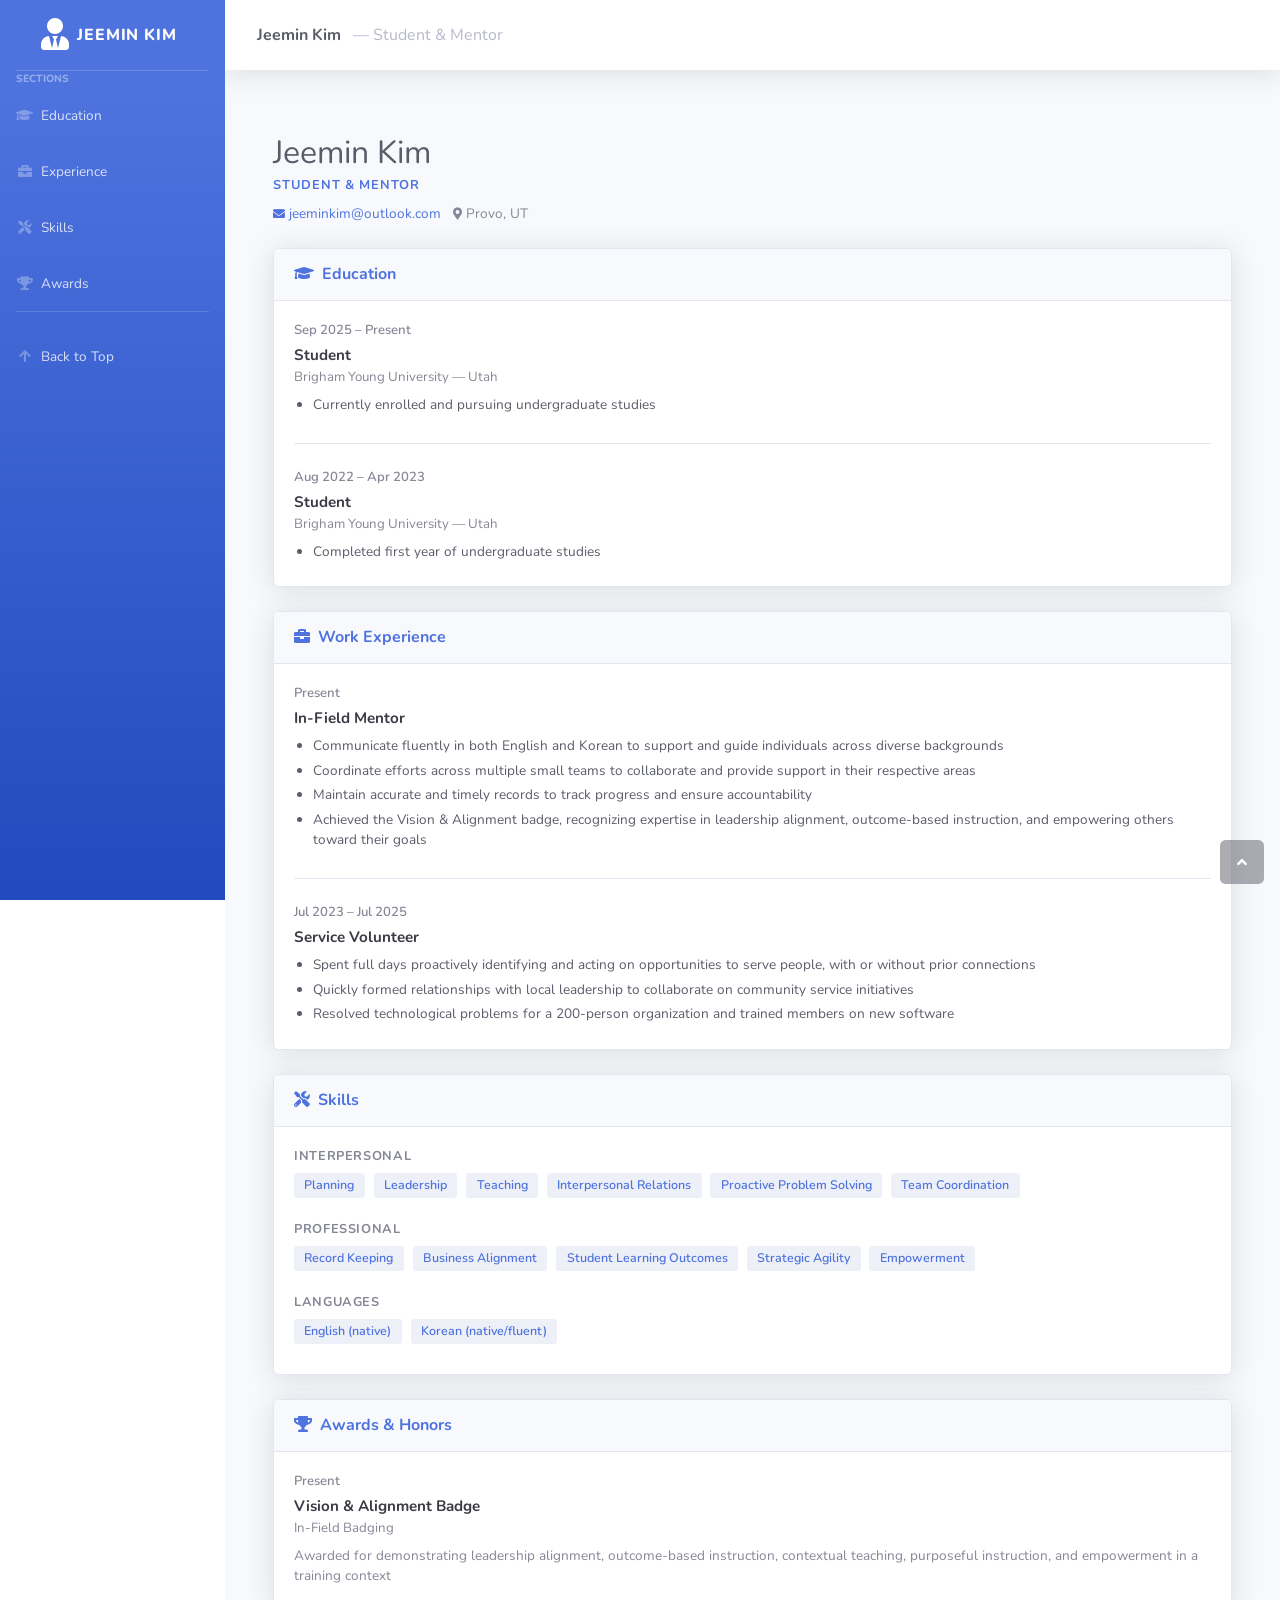
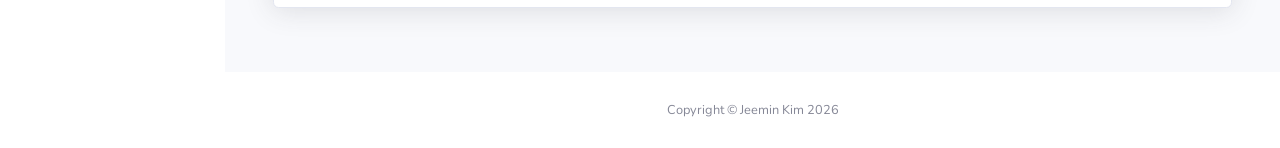
==== index.html @ d10aa877 "Final Project Upload" ====
<!DOCTYPE html>
<html lang="en">

<head>
    <meta charset="utf-8">
    <meta http-equiv="X-UA-Compatible" content="IE=edge">
    <meta name="viewport" content="width=device-width, initial-scale=1, shrink-to-fit=no">
    <meta name="description" content="Jeemin Kim - Resume">
    <meta name="author" content="Jeemin Kim">

    <title>Jeemin Kim - Resume</title>

    <!-- Custom fonts -->
    <link href="vendor/fontawesome-free/css/all.min.css" rel="stylesheet" type="text/css">
    <link href="https://fonts.googleapis.com/css?family=Nunito:200,200i,300,300i,400,400i,600,600i,700,700i,800,800i,900,900i" rel="stylesheet">

    <!-- SB Admin 2 CSS -->
    <link href="css/sb-admin-2.min.css" rel="stylesheet">

    <style>
        /* ── Sidebar always visible, scales with screen width ── */

        /* Desktop default */
        :root { --sidebar-width: 225px; }

        #accordionSidebar {
            position: fixed;
            top: 0; left: 0;
            height: 100vh;
            width: var(--sidebar-width) !important;
            z-index: 100;
            overflow-y: auto;
            transition: width 0.2s ease;
        }

        #content-wrapper {
            margin-left: var(--sidebar-width);
            transition: margin-left 0.2s ease;
        }

        /* Tablet (600px – 1024px): narrower sidebar with smaller text */
        @media (max-width: 1024px) {
            :root { --sidebar-width: 160px; }

            .sidebar-brand { padding: 1rem 0.5rem !important; }
            .sidebar-brand-text { font-size: 0.8rem !important; }
            .nav-link { font-size: 0.78rem !important; padding: 0.5rem 0.75rem !important; }
            .sidebar-heading { font-size: 0.58rem !important; padding: 0.6rem 0.75rem 0.25rem !important; }
            .container-fluid { padding: 1.25rem !important; }
        }

        /* Mobile (<600px): icon-only sidebar */
        @media (max-width: 600px) {
            :root { --sidebar-width: 56px; }

            .sidebar-brand-text,
            .sidebar-heading,
            .nav-link span { display: none !important; }

            .sidebar-brand { padding: 1rem 0 !important; justify-content: center; }
            .sidebar-brand-icon { margin-right: 0 !important; }

            .nav-link {
                text-align: center;
                padding: 0.75rem 0 !important;
                justify-content: center;
            }

            .nav-link i { font-size: 1.1rem !important; margin-right: 0 !important; }
            .sidebar-divider { margin: 0.3rem 0 !important; }
            .container-fluid { padding: 0.75rem !important; }
            .card-body { padding: 0.85rem !important; }
            h1.h2 { font-size: 1.4rem !important; }
        }

        /* Large screens */
        @media (min-width: 1280px) {
            .container-fluid { max-width: 1100px; padding: 2.5rem 3rem !important; }
        }

        /* ── Resume-specific styles ── */
        .resume-entry {
            margin-bottom: 1.5rem;
            padding-bottom: 1.5rem;
            border-bottom: 1px solid #e3e6f0;
        }

        .resume-entry:last-child {
            border-bottom: none;
            margin-bottom: 0;
            padding-bottom: 0;
        }

        .resume-entry-date {
            font-size: 0.82rem;
            color: #858796;
            font-weight: 600;
        }

        .resume-entry-title {
            font-size: 0.95rem;
            font-weight: 700;
            color: #3a3b45;
            margin: 0.2rem 0 0.1rem;
        }

        .resume-entry-org {
            font-size: 0.83rem;
            color: #858796;
            margin-bottom: 0.4rem;
        }

        .resume-entry ul {
            margin: 0.4rem 0 0 0;
            padding-left: 1.2rem;
        }

        .resume-entry li {
            font-size: 0.85rem;
            color: #5a5c69;
            margin-bottom: 0.25rem;
            line-height: 1.5;
        }

        .skill-category {
            font-size: 0.8rem;
            font-weight: 700;
            color: #858796;
            text-transform: uppercase;
            letter-spacing: 0.05em;
            margin-bottom: 0.4rem;
        }

        .skill-tag {
            display: inline-block;
            background: #eef0f8;
            color: #4e73df;
            padding: 0.2rem 0.65rem;
            border-radius: 3px;
            font-size: 0.78rem;
            font-weight: 600;
            margin: 0 0.3rem 0.35rem 0;
        }

        .contact-bar {
            font-size: 0.85rem;
            color: #858796;
            margin-top: 0.4rem;
        }

        .contact-bar a {
            color: #4e73df;
            text-decoration: none;
        }

        .contact-bar a:hover { text-decoration: underline; }
    </style>

</head>

<body id="page-top">

    <!-- Page Wrapper -->
    <div id="wrapper">

        <!-- Sidebar -->
        <ul class="navbar-nav bg-gradient-primary sidebar sidebar-dark accordion" id="accordionSidebar">

            <!-- Sidebar Brand -->
            <a class="sidebar-brand d-flex align-items-center justify-content-center" href="index.html">
                <div class="sidebar-brand-icon">
                    <i class="fas fa-user-tie"></i>
                </div>
                <div class="sidebar-brand-text mx-2">Jeemin Kim</div>
            </a>

            <hr class="sidebar-divider my-0">

            <!-- Sections -->
            <div class="sidebar-heading">Sections</div>

            <li class="nav-item">
                <a class="nav-link" href="#education">
                    <i class="fas fa-fw fa-graduation-cap"></i>
                    <span>Education</span>
                </a>
            </li>

            <li class="nav-item">
                <a class="nav-link" href="#experience">
                    <i class="fas fa-fw fa-briefcase"></i>
                    <span>Experience</span>
                </a>
            </li>

            <li class="nav-item">
                <a class="nav-link" href="#skills">
                    <i class="fas fa-fw fa-tools"></i>
                    <span>Skills</span>
                </a>
            </li>

            <li class="nav-item">
                <a class="nav-link" href="#awards">
                    <i class="fas fa-fw fa-trophy"></i>
                    <span>Awards</span>
                </a>
            </li>



            <hr class="sidebar-divider">

            <!-- Back to Top -->
            <li class="nav-item">
                <a class="nav-link" href="#page-top">
                    <i class="fas fa-fw fa-arrow-up"></i>
                    <span>Back to Top</span>
                </a>
            </li>

        </ul>
        <!-- End of Sidebar -->

        <!-- Content Wrapper -->
        <div id="content-wrapper" class="d-flex flex-column">

            <div id="content">

                <!-- Topbar -->
                <nav class="navbar navbar-expand navbar-light bg-white topbar mb-4 static-top shadow">
                    <div class="ml-3">
                        <span class="font-weight-bold text-dark">Jeemin Kim</span>
                        <span class="text-gray-500 ml-2">&mdash; Student &amp; Mentor</span>
                    </div>
                </nav>

                <!-- Page Content -->
                <div class="container-fluid">

                    <!-- Page Heading -->
                    <div class="mb-4">
                        <h1 class="h2 mb-1 text-gray-800">Jeemin Kim</h1>
                        <p class="mb-2" style="color:#4e73df; font-weight:700; font-size:0.8rem; letter-spacing:0.08em;">STUDENT &amp; MENTOR</p>
                        <div class="contact-bar">
                            <a href="mailto:jeeminkim@outlook.com"><i class="fas fa-envelope fa-sm"></i> jeeminkim@outlook.com</a>
                            &nbsp;&nbsp;<i class="fas fa-map-marker-alt fa-sm"></i> Provo, UT
                        </div>
                    </div>

                    <!-- Education -->
                    <div class="card shadow mb-4" id="education">
                        <div class="card-header py-3">
                            <h6 class="m-0 font-weight-bold text-primary">
                                <i class="fas fa-graduation-cap mr-1"></i> Education
                            </h6>
                        </div>
                        <div class="card-body">

                            <div class="resume-entry">
                                <div class="resume-entry-date">Sep 2025 – Present</div>
                                <div class="resume-entry-title">Student</div>
                                <div class="resume-entry-org">Brigham Young University — Utah</div>
                                <ul>
                                    <li>Currently enrolled and pursuing undergraduate studies</li>
                                </ul>
                            </div>

                            <div class="resume-entry">
                                <div class="resume-entry-date">Aug 2022 – Apr 2023</div>
                                <div class="resume-entry-title">Student</div>
                                <div class="resume-entry-org">Brigham Young University — Utah</div>
                                <ul>
                                    <li>Completed first year of undergraduate studies</li>
                                </ul>
                            </div>

                        </div>
                    </div>

                    <!-- Experience -->
                    <div class="card shadow mb-4" id="experience">
                        <div class="card-header py-3">
                            <h6 class="m-0 font-weight-bold text-primary">
                                <i class="fas fa-briefcase mr-1"></i> Work Experience
                            </h6>
                        </div>
                        <div class="card-body">

                            <div class="resume-entry">
                                <div class="resume-entry-date">Present</div>
                                <div class="resume-entry-title">In-Field Mentor</div>
                                <ul>
                                    <li>Communicate fluently in both English and Korean to support and guide individuals across diverse backgrounds</li>
                                    <li>Coordinate efforts across multiple small teams to collaborate and provide support in their respective areas</li>
                                    <li>Maintain accurate and timely records to track progress and ensure accountability</li>
                                    <li>Achieved the Vision &amp; Alignment badge, recognizing expertise in leadership alignment, outcome-based instruction, and empowering others toward their goals</li>
                                </ul>
                            </div>

                            <div class="resume-entry">
                                <div class="resume-entry-date">Jul 2023 – Jul 2025</div>
                                <div class="resume-entry-title">Service Volunteer</div>
                                <ul>
                                    <li>Spent full days proactively identifying and acting on opportunities to serve people, with or without prior connections</li>
                                    <li>Quickly formed relationships with local leadership to collaborate on community service initiatives</li>
                                    <li>Resolved technological problems for a 200-person organization and trained members on new software</li>
                                </ul>
                            </div>

                        </div>
                    </div>

                    <!-- Skills -->
                    <div class="card shadow mb-4" id="skills">
                        <div class="card-header py-3">
                            <h6 class="m-0 font-weight-bold text-primary">
                                <i class="fas fa-tools mr-1"></i> Skills
                            </h6>
                        </div>
                        <div class="card-body">

                            <div class="mb-3">
                                <div class="skill-category">Interpersonal</div>
                                <span class="skill-tag">Planning</span>
                                <span class="skill-tag">Leadership</span>
                                <span class="skill-tag">Teaching</span>
                                <span class="skill-tag">Interpersonal Relations</span>
                                <span class="skill-tag">Proactive Problem Solving</span>
                                <span class="skill-tag">Team Coordination</span>
                            </div>

                            <div class="mb-3">
                                <div class="skill-category">Professional</div>
                                <span class="skill-tag">Record Keeping</span>
                                <span class="skill-tag">Business Alignment</span>
                                <span class="skill-tag">Student Learning Outcomes</span>
                                <span class="skill-tag">Strategic Agility</span>
                                <span class="skill-tag">Empowerment</span>
                            </div>

                            <div class="mb-1">
                                <div class="skill-category">Languages</div>
                                <span class="skill-tag">English (native)</span>
                                <span class="skill-tag">Korean (native/fluent)</span>
                            </div>

                        </div>
                    </div>

                    <!-- Awards -->
                    <div class="card shadow mb-4" id="awards">
                        <div class="card-header py-3">
                            <h6 class="m-0 font-weight-bold text-primary">
                                <i class="fas fa-trophy mr-1"></i> Awards &amp; Honors
                            </h6>
                        </div>
                        <div class="card-body">

                            <div class="resume-entry">
                                <div class="resume-entry-date">Present</div>
                                <div class="resume-entry-title">Vision &amp; Alignment Badge</div>
                                <div class="resume-entry-org">In-Field Badging</div>
                                <p style="font-size:0.85rem; color:#858796; margin:0.25rem 0 0;">
                                    Awarded for demonstrating leadership alignment, outcome-based instruction, contextual teaching, purposeful instruction, and empowerment in a training context
                                </p>
                            </div>

                        </div>
                    </div>

                </div>
                <!-- /.container-fluid -->

            </div>
            <!-- End of Main Content -->

            <!-- Footer -->
            <footer class="sticky-footer bg-white">
                <div class="container my-auto">
                    <div class="copyright text-center my-auto">
                        <span>Copyright &copy; Jeemin Kim <span id="year"></span></span>
                    </div>
                </div>
            </footer>

        </div>
        <!-- End of Content Wrapper -->

    </div>
    <!-- End of Page Wrapper -->

    <!-- Scroll to Top Button -->
    <a class="scroll-to-top rounded" href="#page-top">
        <i class="fas fa-angle-up"></i>
    </a>

    <!-- Bootstrap core JavaScript -->
    <script src="vendor/jquery/jquery.min.js"></script>
    <script src="vendor/bootstrap/js/bootstrap.bundle.min.js"></script>
    <script src="vendor/jquery-easing/jquery.easing.min.js"></script>
    <script src="js/sb-admin-2.min.js"></script>

    <script>
        // Footer year
        document.getElementById('year').textContent = new Date().getFullYear();

        // Smooth scroll for anchor nav links
        document.querySelectorAll('.nav-link[href^="#"]').forEach(function(link) {
            link.addEventListener('click', function(e) {
                e.preventDefault();
                var target = document.querySelector(this.getAttribute('href'));
                if (target) target.scrollIntoView({ behavior: 'smooth', block: 'start' });
            });
        });
    </script>

</body>
</html>
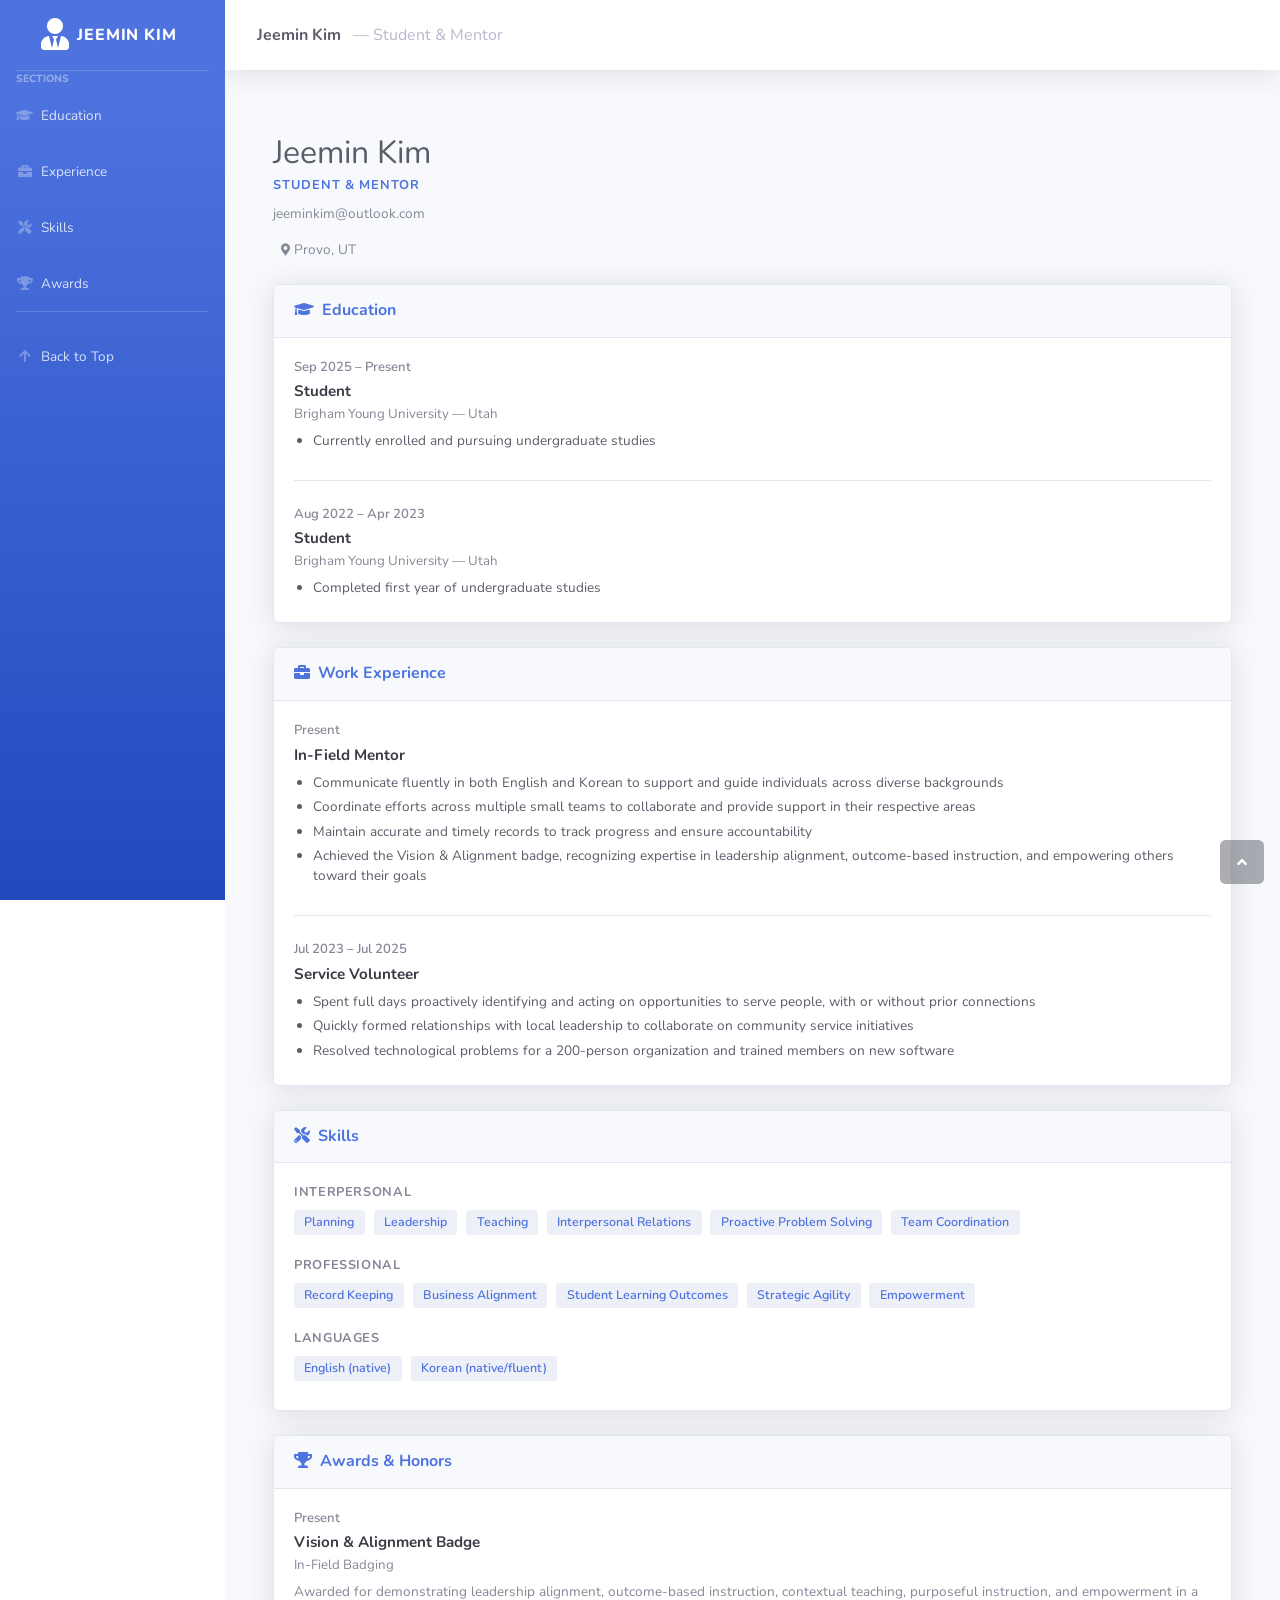
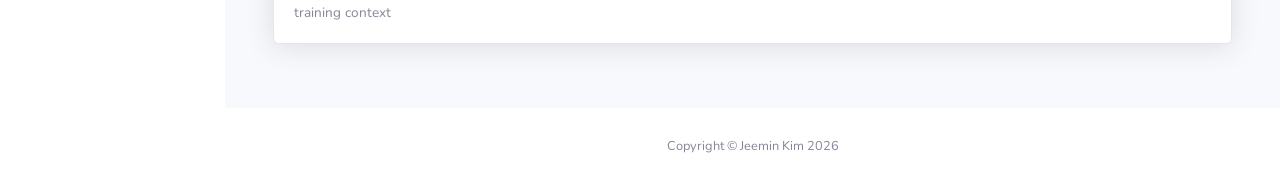
==== commit 4b563d05: "Update index.html" ====
--- a/index.html
+++ b/index.html
@@ -243,7 +243,7 @@
                         <h1 class="h2 mb-1 text-gray-800">Jeemin Kim</h1>
                         <p class="mb-2" style="color:#4e73df; font-weight:700; font-size:0.8rem; letter-spacing:0.08em;">STUDENT &amp; MENTOR</p>
                         <div class="contact-bar">
-                            <a href="mailto:jeeminkim@outlook.com"><i class="fas fa-envelope fa-sm"></i> jeeminkim@outlook.com</a>
+                            <p>jeeminkim@outlook.com</p>
                             &nbsp;&nbsp;<i class="fas fa-map-marker-alt fa-sm"></i> Provo, UT
                         </div>
                     </div>
@@ -416,4 +416,4 @@
     </script>
 
 </body>
-</html>+</html>
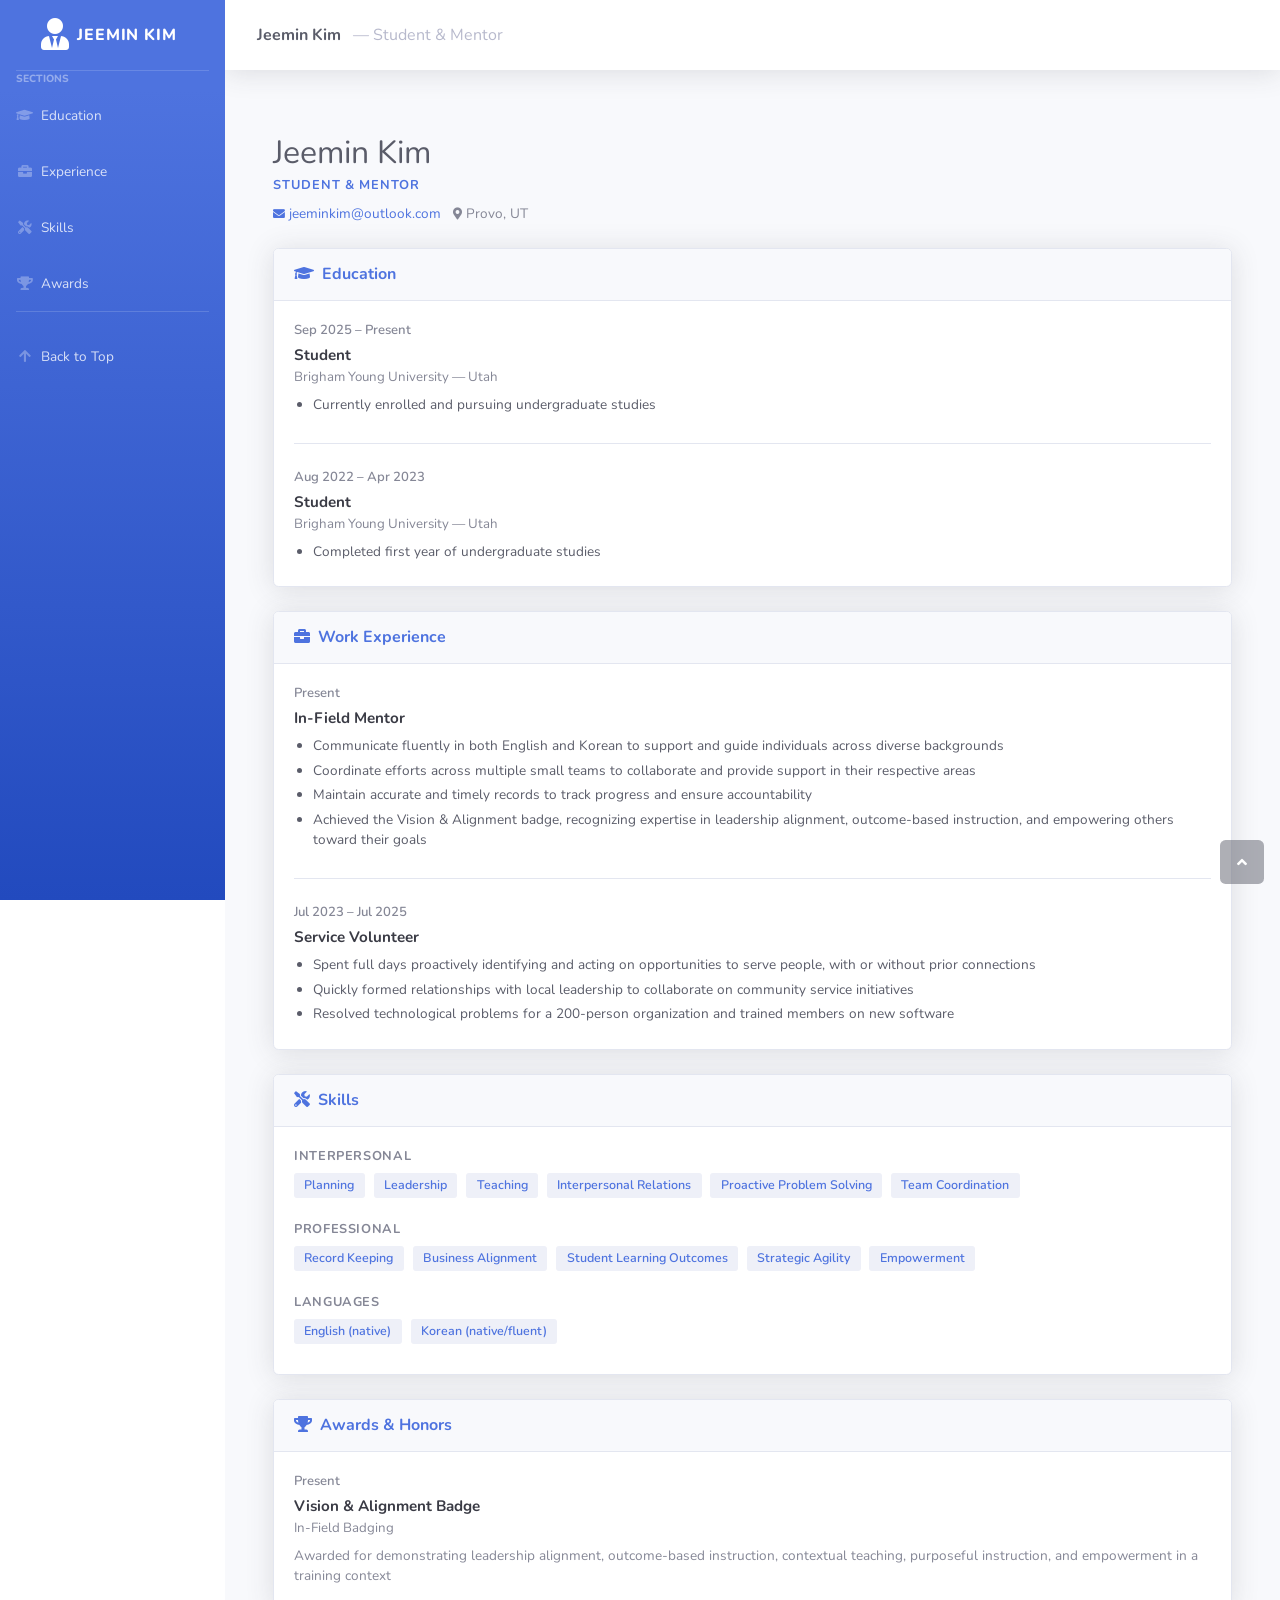
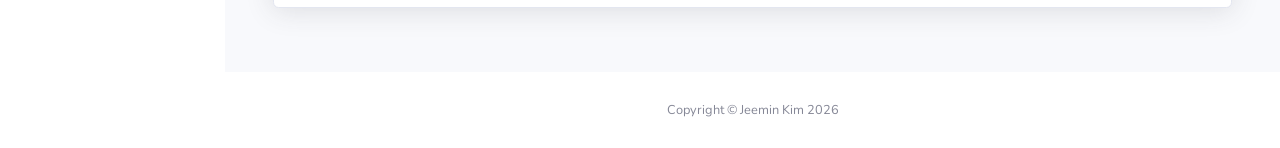
==== commit 7bd54a6e: "Minor Changes" ====
--- a/index.html
+++ b/index.html
@@ -16,145 +16,7 @@
 
     <!-- SB Admin 2 CSS -->
     <link href="css/sb-admin-2.min.css" rel="stylesheet">
-
-    <style>
-        /* ── Sidebar always visible, scales with screen width ── */
-
-        /* Desktop default */
-        :root { --sidebar-width: 225px; }
-
-        #accordionSidebar {
-            position: fixed;
-            top: 0; left: 0;
-            height: 100vh;
-            width: var(--sidebar-width) !important;
-            z-index: 100;
-            overflow-y: auto;
-            transition: width 0.2s ease;
-        }
-
-        #content-wrapper {
-            margin-left: var(--sidebar-width);
-            transition: margin-left 0.2s ease;
-        }
-
-        /* Tablet (600px – 1024px): narrower sidebar with smaller text */
-        @media (max-width: 1024px) {
-            :root { --sidebar-width: 160px; }
-
-            .sidebar-brand { padding: 1rem 0.5rem !important; }
-            .sidebar-brand-text { font-size: 0.8rem !important; }
-            .nav-link { font-size: 0.78rem !important; padding: 0.5rem 0.75rem !important; }
-            .sidebar-heading { font-size: 0.58rem !important; padding: 0.6rem 0.75rem 0.25rem !important; }
-            .container-fluid { padding: 1.25rem !important; }
-        }
-
-        /* Mobile (<600px): icon-only sidebar */
-        @media (max-width: 600px) {
-            :root { --sidebar-width: 56px; }
-
-            .sidebar-brand-text,
-            .sidebar-heading,
-            .nav-link span { display: none !important; }
-
-            .sidebar-brand { padding: 1rem 0 !important; justify-content: center; }
-            .sidebar-brand-icon { margin-right: 0 !important; }
-
-            .nav-link {
-                text-align: center;
-                padding: 0.75rem 0 !important;
-                justify-content: center;
-            }
-
-            .nav-link i { font-size: 1.1rem !important; margin-right: 0 !important; }
-            .sidebar-divider { margin: 0.3rem 0 !important; }
-            .container-fluid { padding: 0.75rem !important; }
-            .card-body { padding: 0.85rem !important; }
-            h1.h2 { font-size: 1.4rem !important; }
-        }
-
-        /* Large screens */
-        @media (min-width: 1280px) {
-            .container-fluid { max-width: 1100px; padding: 2.5rem 3rem !important; }
-        }
-
-        /* ── Resume-specific styles ── */
-        .resume-entry {
-            margin-bottom: 1.5rem;
-            padding-bottom: 1.5rem;
-            border-bottom: 1px solid #e3e6f0;
-        }
-
-        .resume-entry:last-child {
-            border-bottom: none;
-            margin-bottom: 0;
-            padding-bottom: 0;
-        }
-
-        .resume-entry-date {
-            font-size: 0.82rem;
-            color: #858796;
-            font-weight: 600;
-        }
-
-        .resume-entry-title {
-            font-size: 0.95rem;
-            font-weight: 700;
-            color: #3a3b45;
-            margin: 0.2rem 0 0.1rem;
-        }
-
-        .resume-entry-org {
-            font-size: 0.83rem;
-            color: #858796;
-            margin-bottom: 0.4rem;
-        }
-
-        .resume-entry ul {
-            margin: 0.4rem 0 0 0;
-            padding-left: 1.2rem;
-        }
-
-        .resume-entry li {
-            font-size: 0.85rem;
-            color: #5a5c69;
-            margin-bottom: 0.25rem;
-            line-height: 1.5;
-        }
-
-        .skill-category {
-            font-size: 0.8rem;
-            font-weight: 700;
-            color: #858796;
-            text-transform: uppercase;
-            letter-spacing: 0.05em;
-            margin-bottom: 0.4rem;
-        }
-
-        .skill-tag {
-            display: inline-block;
-            background: #eef0f8;
-            color: #4e73df;
-            padding: 0.2rem 0.65rem;
-            border-radius: 3px;
-            font-size: 0.78rem;
-            font-weight: 600;
-            margin: 0 0.3rem 0.35rem 0;
-        }
-
-        .contact-bar {
-            font-size: 0.85rem;
-            color: #858796;
-            margin-top: 0.4rem;
-        }
-
-        .contact-bar a {
-            color: #4e73df;
-            text-decoration: none;
-        }
-
-        .contact-bar a:hover { text-decoration: underline; }
-    </style>
+    <link href="css/customtyle.css" rel="stylesheet">
 
 </head>
 
@@ -243,7 +105,7 @@
                         <h1 class="h2 mb-1 text-gray-800">Jeemin Kim</h1>
                         <p class="mb-2" style="color:#4e73df; font-weight:700; font-size:0.8rem; letter-spacing:0.08em;">STUDENT &amp; MENTOR</p>
                         <div class="contact-bar">
-                            <p>jeeminkim@outlook.com</p>
+                            <a href="mailto:jeeminkim@outlook.com"><i class="fas fa-envelope fa-sm"></i> jeeminkim@outlook.com</a>
                             &nbsp;&nbsp;<i class="fas fa-map-marker-alt fa-sm"></i> Provo, UT
                         </div>
                     </div>
@@ -416,4 +278,4 @@
     </script>
 
 </body>
-</html>
+</html>
--- a/css/customtyle.css
+++ b/css/customtyle.css
@@ -0,0 +1,135 @@
+
+/* ── Sidebar always visible, scales with screen width ── */
+
+/* Desktop default */
+:root { --sidebar-width: 225px; }
+
+#accordionSidebar {
+    position: fixed;
+    top: 0; left: 0;
+    height: 100vh;
+    width: var(--sidebar-width) !important;
+    z-index: 100;
+    overflow-y: auto;
+    transition: width 0.2s ease;
+}
+
+#content-wrapper {
+    margin-left: var(--sidebar-width);
+    transition: margin-left 0.2s ease;
+}
+
+/* Tablet (600px – 1024px): narrower sidebar with smaller text */
+@media (max-width: 1024px) {
+    :root { --sidebar-width: 160px; }
+
+    .sidebar-brand { padding: 1rem 0.5rem !important; }
+    .sidebar-brand-text { font-size: 0.8rem !important; }
+    .nav-link { font-size: 0.78rem !important; padding: 0.5rem 0.75rem !important; }
+    .sidebar-heading { font-size: 0.58rem !important; padding: 0.6rem 0.75rem 0.25rem !important; }
+    .container-fluid { padding: 1.25rem !important; }
+}
+
+/* Mobile (<600px): icon-only sidebar */
+@media (max-width: 600px) {
+    :root { --sidebar-width: 56px; }
+
+    .sidebar-brand-text,
+    .sidebar-heading,
+    .nav-link span { display: none !important; }
+
+    .sidebar-brand { padding: 1rem 0 !important; justify-content: center; }
+    .sidebar-brand-icon { margin-right: 0 !important; }
+
+    .nav-link {
+        text-align: center;
+        padding: 0.75rem 0 !important;
+        justify-content: center;
+    }
+
+    .nav-link i { font-size: 1.1rem !important; margin-right: 0 !important; }
+    .sidebar-divider { margin: 0.3rem 0 !important; }
+    .container-fluid { padding: 0.75rem !important; }
+    .card-body { padding: 0.85rem !important; }
+    h1.h2 { font-size: 1.4rem !important; }
+}
+
+/* Large screens */
+@media (min-width: 1280px) {
+    .container-fluid { max-width: 1100px; padding: 2.5rem 3rem !important; }
+}
+
+/* ── Resume-specific styles ── */
+.resume-entry {
+    margin-bottom: 1.5rem;
+    padding-bottom: 1.5rem;
+    border-bottom: 1px solid #e3e6f0;
+}
+
+.resume-entry:last-child {
+    border-bottom: none;
+    margin-bottom: 0;
+    padding-bottom: 0;
+}
+
+.resume-entry-date {
+    font-size: 0.82rem;
+    color: #858796;
+    font-weight: 600;
+}
+
+.resume-entry-title {
+    font-size: 0.95rem;
+    font-weight: 700;
+    color: #3a3b45;
+    margin: 0.2rem 0 0.1rem;
+}
+
+.resume-entry-org {
+    font-size: 0.83rem;
+    color: #858796;
+    margin-bottom: 0.4rem;
+}
+
+.resume-entry ul {
+    margin: 0.4rem 0 0 0;
+    padding-left: 1.2rem;
+}
+
+.resume-entry li {
+    font-size: 0.85rem;
+    color: #5a5c69;
+    margin-bottom: 0.25rem;
+    line-height: 1.5;
+}
+
+.skill-category {
+    font-size: 0.8rem;
+    font-weight: 700;
+    color: #858796;
+    text-transform: uppercase;
+    letter-spacing: 0.05em;
+    margin-bottom: 0.4rem;
+}
+
+.skill-tag {
+    display: inline-block;
+    background: #eef0f8;
+    color: #4e73df;
+    padding: 0.2rem 0.65rem;
+    border-radius: 3px;
+    font-size: 0.78rem;
+    font-weight: 600;
+    margin: 0 0.3rem 0.35rem 0;
+}
+
+.contact-bar {
+    font-size: 0.85rem;
+    color: #858796;
+    margin-top: 0.4rem;
+}
+
+.contact-bar a {
+    color: #4e73df;
+    text-decoration: none;
+}
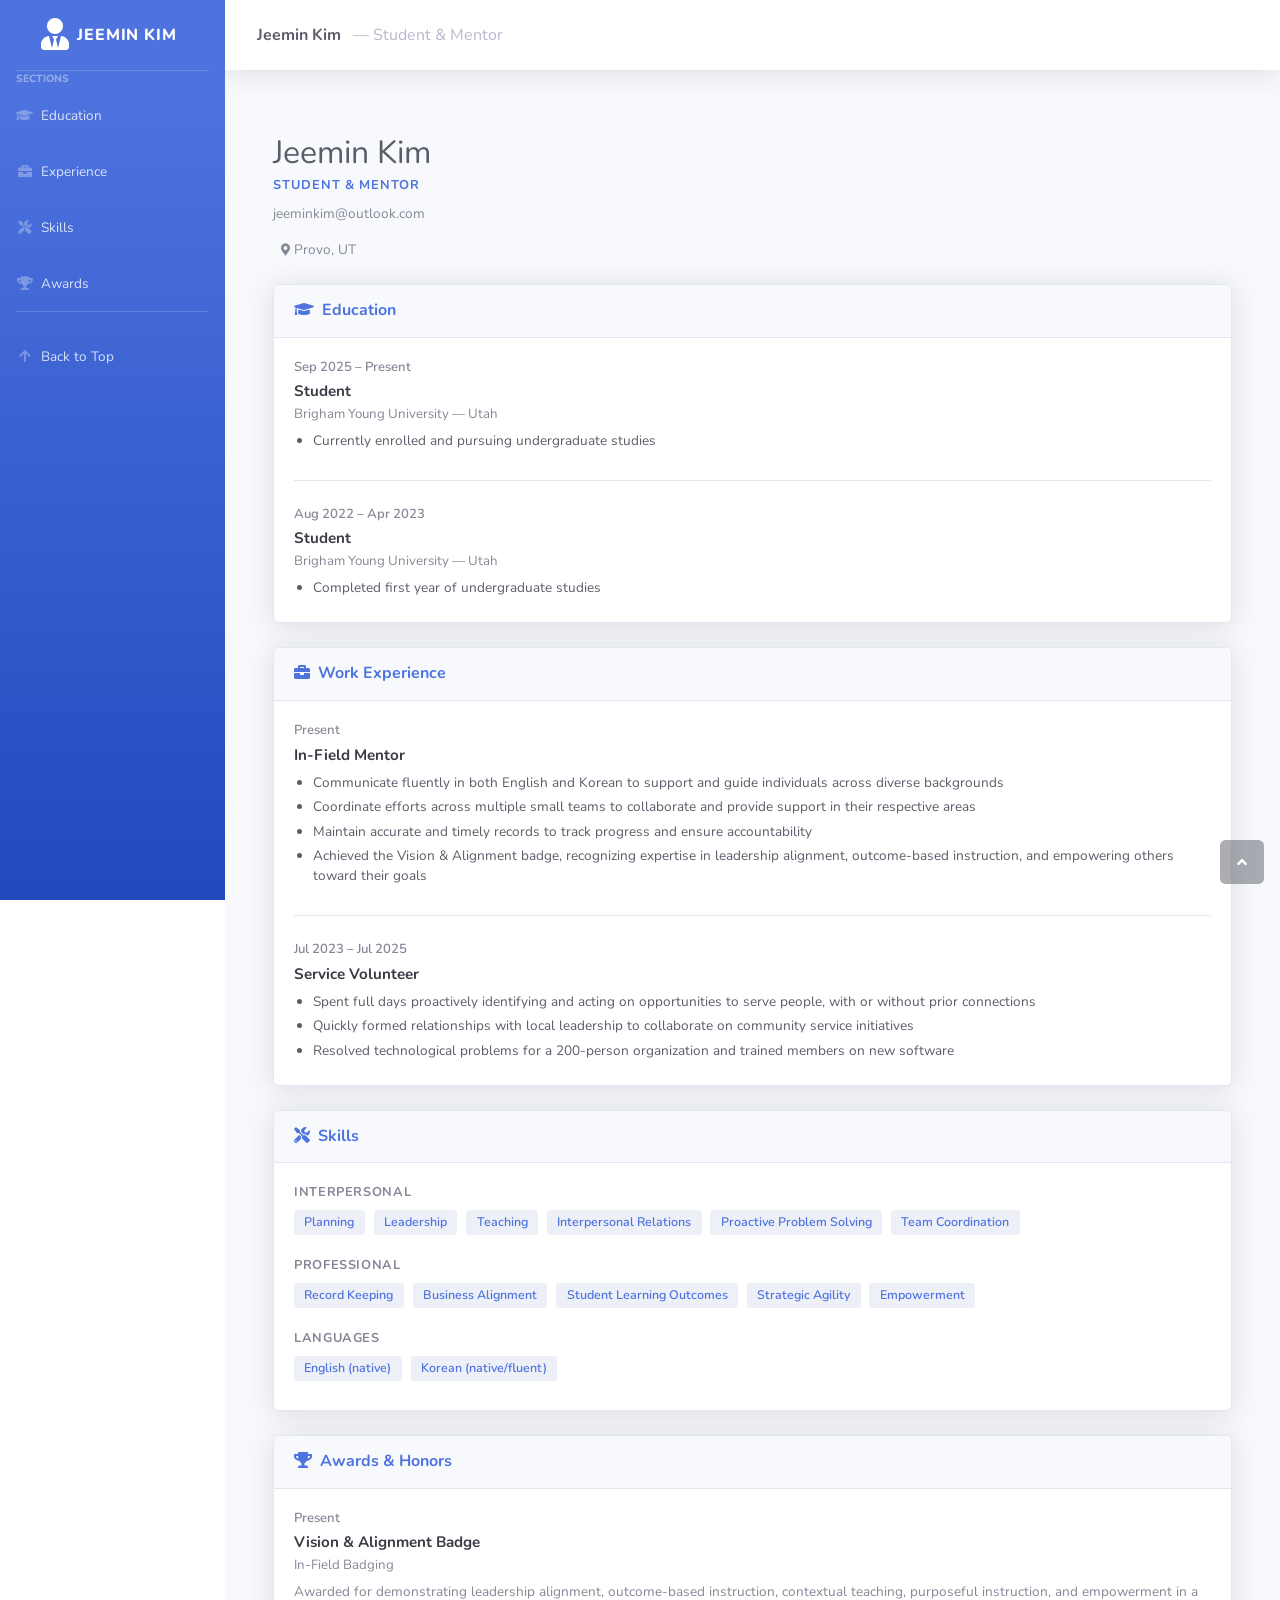
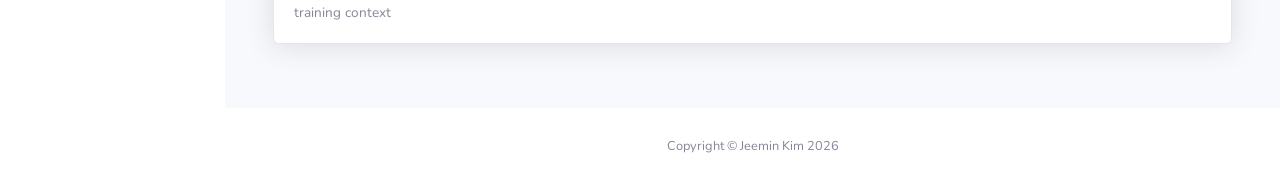
==== commit ad443222: "Merge branch 'main' of https://github.com/jejkim4-lgtm/IS201FinalProject" ====
--- a/index.html
+++ b/index.html
@@ -105,7 +105,7 @@
                         <h1 class="h2 mb-1 text-gray-800">Jeemin Kim</h1>
                         <p class="mb-2" style="color:#4e73df; font-weight:700; font-size:0.8rem; letter-spacing:0.08em;">STUDENT &amp; MENTOR</p>
                         <div class="contact-bar">
-                            <a href="mailto:jeeminkim@outlook.com"><i class="fas fa-envelope fa-sm"></i> jeeminkim@outlook.com</a>
+                            <p>jeeminkim@outlook.com</p>
                             &nbsp;&nbsp;<i class="fas fa-map-marker-alt fa-sm"></i> Provo, UT
                         </div>
                     </div>
@@ -278,4 +278,4 @@
     </script>
 
 </body>
-</html>+</html>
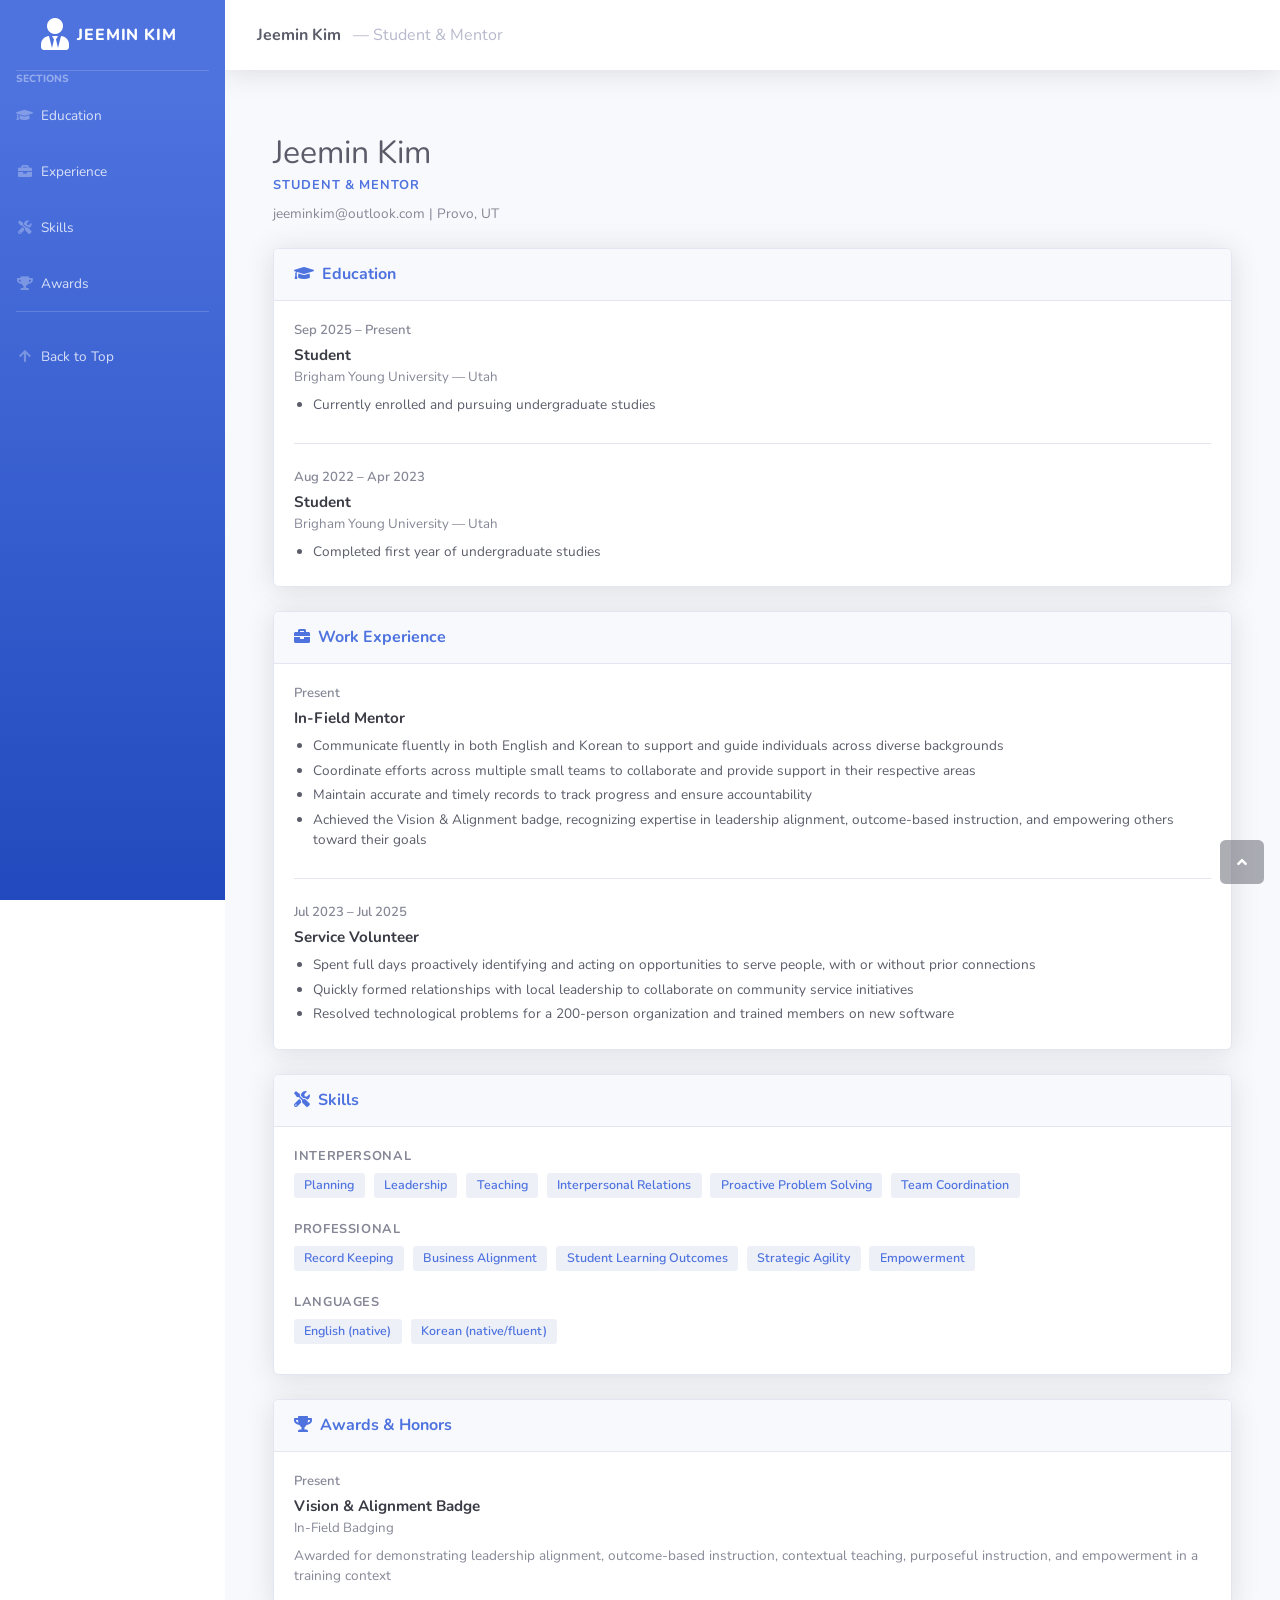
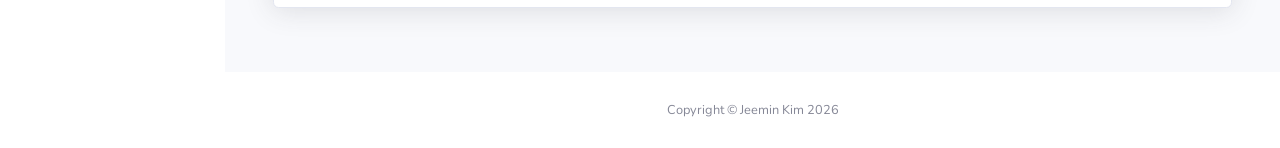
==== commit 2f06e6f6: "Update index.html" ====
--- a/index.html
+++ b/index.html
@@ -105,8 +105,7 @@
                         <h1 class="h2 mb-1 text-gray-800">Jeemin Kim</h1>
                         <p class="mb-2" style="color:#4e73df; font-weight:700; font-size:0.8rem; letter-spacing:0.08em;">STUDENT &amp; MENTOR</p>
                         <div class="contact-bar">
-                            <p>jeeminkim@outlook.com</p>
-                            &nbsp;&nbsp;<i class="fas fa-map-marker-alt fa-sm"></i> Provo, UT
+                            <p>jeeminkim@outlook.com | Provo, UT</p>
                         </div>
                     </div>
 
